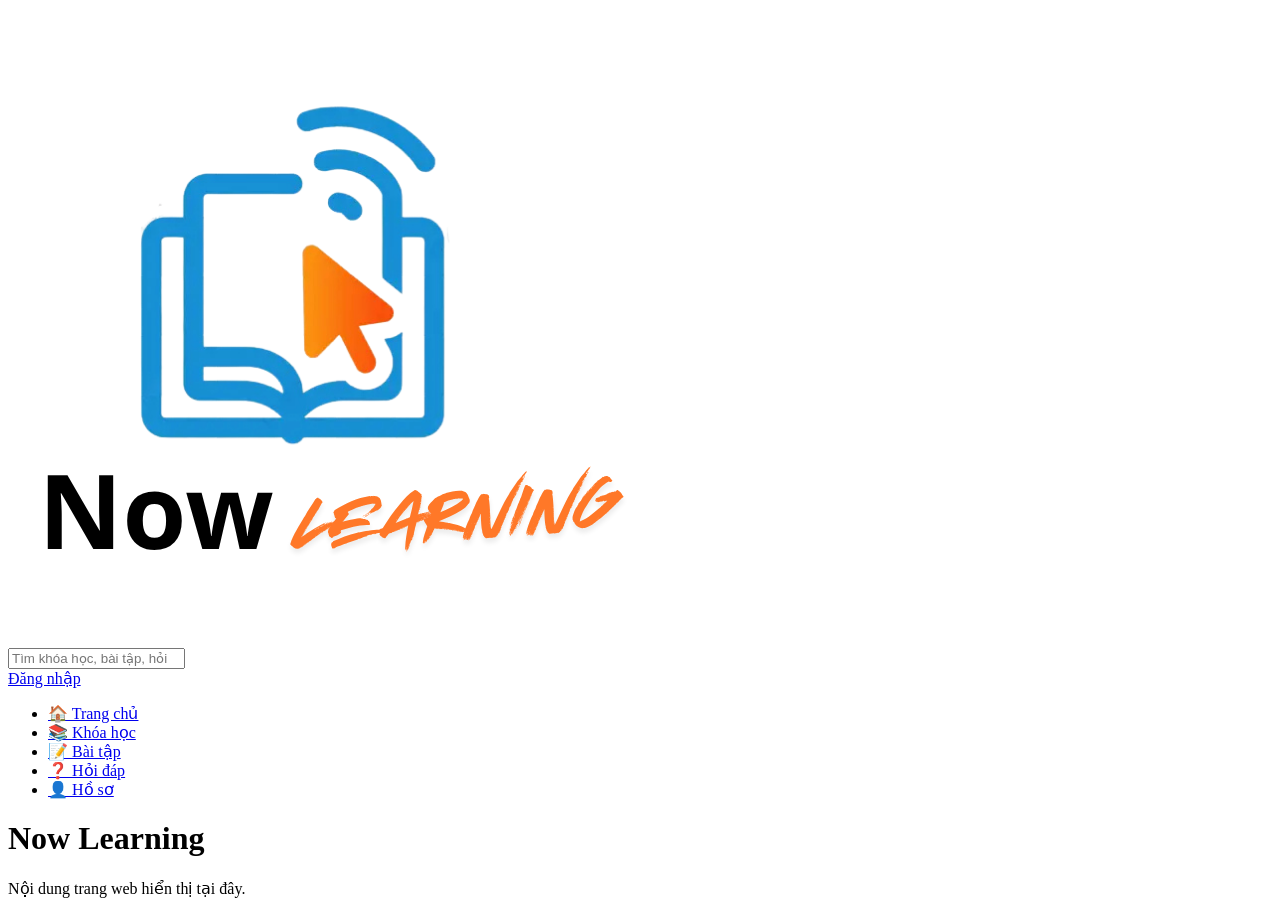
==== index.html @ f4d8b2f1 "Feat: Add html for index screen" ====
<!doctype html>
<html lang="vi">
  <head>
    <meta charset="UTF-8" />
    <meta name="viewport" content="width=device-width, initial-scale=1.0" />
    <title>Now Learning</title>
    <link rel="stylesheet" href="css/style.css" />
  </head>
  <body>
    <!-- Header -->
    <header class="header">
      <nav class="top-navbar">
        <!-- Logo -->
        <div class="logo">
          <a href="index.html">
            <img src="assets/logo.png" alt="Now Learning Logo" />
          </a>
        </div>

        <!-- Thanh tìm kiếm -->
        <div class="search-area">
          <input
            type="search"
            id="course-search"
            class="search-input"
            placeholder="Tìm khóa học, bài tập, hỏi đáp..."
          />
        </div>

        <!-- Tài khoản -->
        <div class="user-actions">
          <a href="login.html" class="login-btn"> Đăng nhập </a>
        </div>
      </nav>
    </header>

    <!-- Nội dung chính -->
    <div class="page-layout">
      <!-- Sidebar -->
      <aside class="sidebar">
        <nav class="sidebar-nav">
          <ul class="sidebar-menu">
            <li class="menu-item">
              <a href="#" class="menu-link"> 🏠 Trang chủ </a>
            </li>

            <li class="menu-item">
              <a href="#" class="menu-link"> 📚 Khóa học </a>
            </li>

            <li class="menu-item">
              <a href="#" class="menu-link"> 📝 Bài tập </a>
            </li>

            <li class="menu-item">
              <a href="#" class="menu-link"> ❓ Hỏi đáp </a>
            </li>

            <li class="menu-item">
              <a href="#" class="menu-link"> 👤 Hồ sơ </a>
            </li>
          </ul>
        </nav>
      </aside>

      <!-- Nội dung -->
      <main class="main-content">
        <h1>Now Learning</h1>
        <p>Nội dung trang web hiển thị tại đây.</p>
      </main>
    </div>
  </body>
</html>
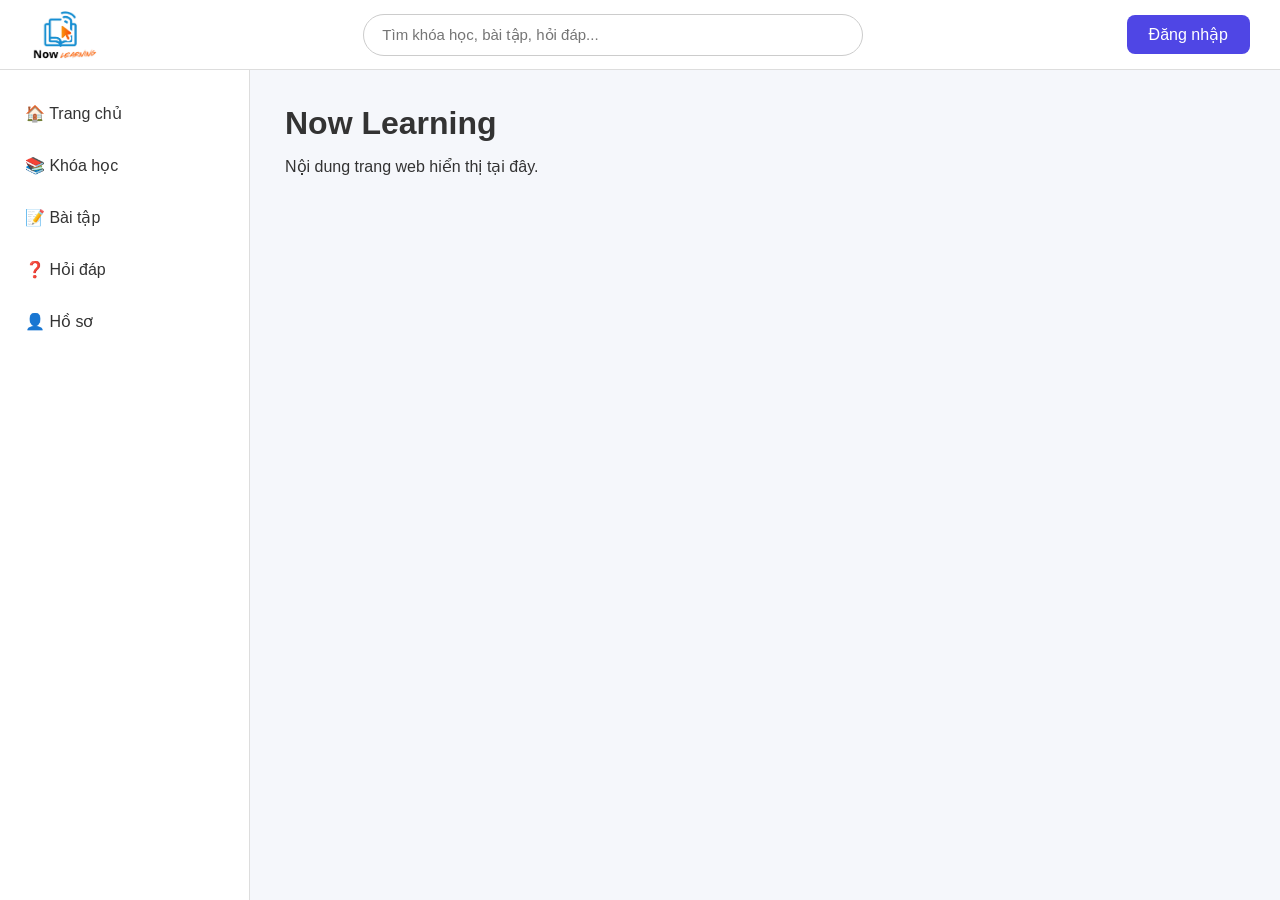
==== commit deb97388: "Feat: Add style for navbar in index.html" ====
--- a/index.html
+++ b/index.html
@@ -4,7 +4,7 @@
     <meta charset="UTF-8" />
     <meta name="viewport" content="width=device-width, initial-scale=1.0" />
     <title>Now Learning</title>
-    <link rel="stylesheet" href="css/style.css" />
+    <link rel="stylesheet" href="css/index.css" />
   </head>
   <body>
     <!-- Header -->
--- a/css/index.css
+++ b/css/index.css
@@ -0,0 +1,225 @@
+/* ===========================
+   RESET
+=========================== */
+
+* {
+  margin: 0;
+  padding: 0;
+  box-sizing: border-box;
+}
+
+body {
+  font-family: Arial, Helvetica, sans-serif;
+  background: #f5f7fb;
+  color: #333;
+}
+
+/* ===========================
+   HEADER
+=========================== */
+
+.header {
+  width: 100%;
+  height: 70px;
+  background: #ffffff;
+  border-bottom: 1px solid #ddd;
+  position: fixed;
+  top: 0;
+  left: 0;
+  z-index: 1000;
+}
+
+.top-navbar {
+  width: 100%;
+  height: 100%;
+  padding: 0 30px;
+
+  display: flex;
+  align-items: center;
+  justify-content: space-between;
+}
+
+/* ===========================
+   LOGO
+=========================== */
+
+.logo img {
+  max-width: 70px;
+  height: auto;
+  display: block;
+}
+
+/* ===========================
+   SEARCH
+=========================== */
+
+.search-area {
+  flex: 1;
+  display: flex;
+  justify-content: center;
+  margin: 0 40px;
+}
+
+.search-input {
+  width: 500px;
+  max-width: 100%;
+  height: 42px;
+
+  padding: 0 18px;
+
+  border: 1px solid #ccc;
+  border-radius: 25px;
+
+  font-size: 15px;
+  outline: none;
+}
+
+.search-input:focus {
+  border-color: #4f46e5;
+}
+
+/* ===========================
+   LOGIN
+=========================== */
+
+.login-btn {
+  display: inline-block;
+
+  padding: 10px 22px;
+
+  background: #4f46e5;
+  color: white;
+
+  text-decoration: none;
+  border-radius: 8px;
+
+  transition: 0.3s;
+}
+
+.login-btn:hover {
+  background: #372fc7;
+}
+
+/* ===========================
+   LAYOUT
+=========================== */
+
+.page-layout {
+  display: flex;
+  margin-top: 70px;
+}
+
+/* ===========================
+   SIDEBAR
+=========================== */
+
+.sidebar {
+  width: 250px;
+  height: calc(100vh - 70px);
+
+  background: white;
+  border-right: 1px solid #ddd;
+
+  position: fixed;
+  left: 0;
+  top: 70px;
+
+  overflow-y: auto;
+}
+
+.sidebar-nav {
+  padding: 20px 0;
+}
+
+.sidebar-menu {
+  list-style: none;
+}
+
+.menu-item {
+  margin-bottom: 5px;
+}
+
+.menu-link {
+  display: block;
+
+  padding: 14px 25px;
+
+  color: #333;
+  text-decoration: none;
+
+  transition: 0.25s;
+}
+
+.menu-link:hover {
+  background: #4f46e5;
+  color: white;
+}
+
+.menu-item.active .menu-link {
+  background: #4f46e5;
+  color: white;
+}
+
+/* ===========================
+   MAIN CONTENT
+=========================== */
+
+.main-content {
+  flex: 1;
+
+  margin-left: 250px;
+
+  padding: 35px;
+}
+
+.main-content h1 {
+  margin-bottom: 15px;
+}
+
+/* ===========================
+   RESPONSIVE
+=========================== */
+
+@media (max-width: 768px) {
+  .top-navbar {
+    padding: 0 15px;
+  }
+
+  .search-area {
+    margin: 0 15px;
+  }
+
+  .search-input {
+    width: 100%;
+  }
+
+  .sidebar {
+    width: 200px;
+  }
+
+  .main-content {
+    margin-left: 200px;
+  }
+
+  .logo img {
+    width: 120px;
+  }
+}
+
+@media (max-width: 576px) {
+  .sidebar {
+    display: none;
+  }
+
+  .main-content {
+    margin-left: 0;
+  }
+
+  .search-area {
+    display: none;
+  }
+
+  .login-btn {
+    padding: 8px 16px;
+  }
+}
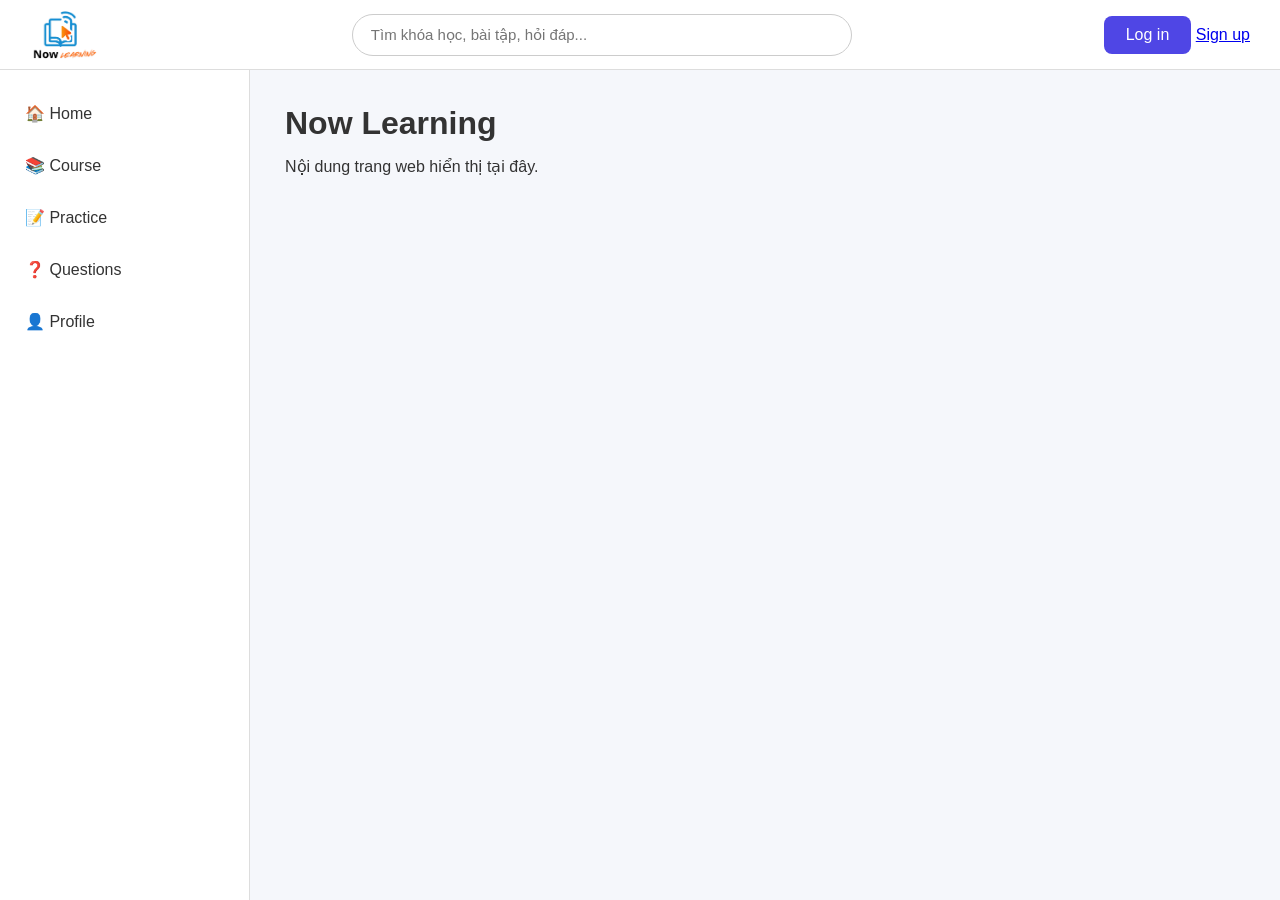
==== commit 4b213ef4: "Bug: Fix logic login/signup" ====
--- a/index.html
+++ b/index.html
@@ -29,7 +29,9 @@
 
         <!-- Tài khoản -->
         <div class="user-actions">
-          <a href="login.html" class="login-btn"> Đăng nhập </a>
+          <a href="login.html" class="login-btn">Log in</a>
+          <a href="signup.html" class="signup-btn">Sign up</a>
+          <a href="#" class="logout-btn">Log out</a>
         </div>
       </nav>
     </header>
@@ -41,33 +43,34 @@
         <nav class="sidebar-nav">
           <ul class="sidebar-menu">
             <li class="menu-item">
-              <a href="#" class="menu-link"> 🏠 Trang chủ </a>
+              <a href="#" class="menu-link"> 🏠 Home </a>
             </li>
 
             <li class="menu-item">
-              <a href="#" class="menu-link"> 📚 Khóa học </a>
+              <a href="#" class="menu-link"> 📚 Course </a>
             </li>
 
             <li class="menu-item">
-              <a href="#" class="menu-link"> 📝 Bài tập </a>
+              <a href="#" class="menu-link"> 📝 Practice </a>
             </li>
 
             <li class="menu-item">
-              <a href="#" class="menu-link"> ❓ Hỏi đáp </a>
+              <a href="#" class="menu-link"> ❓ Questions</a>
             </li>
 
             <li class="menu-item">
-              <a href="#" class="menu-link"> 👤 Hồ sơ </a>
+              <a href="#" class="menu-link"> 👤 Profile </a>
             </li>
           </ul>
         </nav>
       </aside>
 
       <!-- Nội dung -->
-      <main class="main-content">
+      <main class="main-content"> 
         <h1>Now Learning</h1>
         <p>Nội dung trang web hiển thị tại đây.</p>
       </main>
     </div>
+    <script src="js/index.js"></script>
   </body>
 </html>
--- a/css/index.css
+++ b/css/index.css
@@ -100,6 +100,9 @@
   background: #372fc7;
 }
 
+.logout-btn{
+  display: none;
+}
 /* ===========================
    LAYOUT
 =========================== */
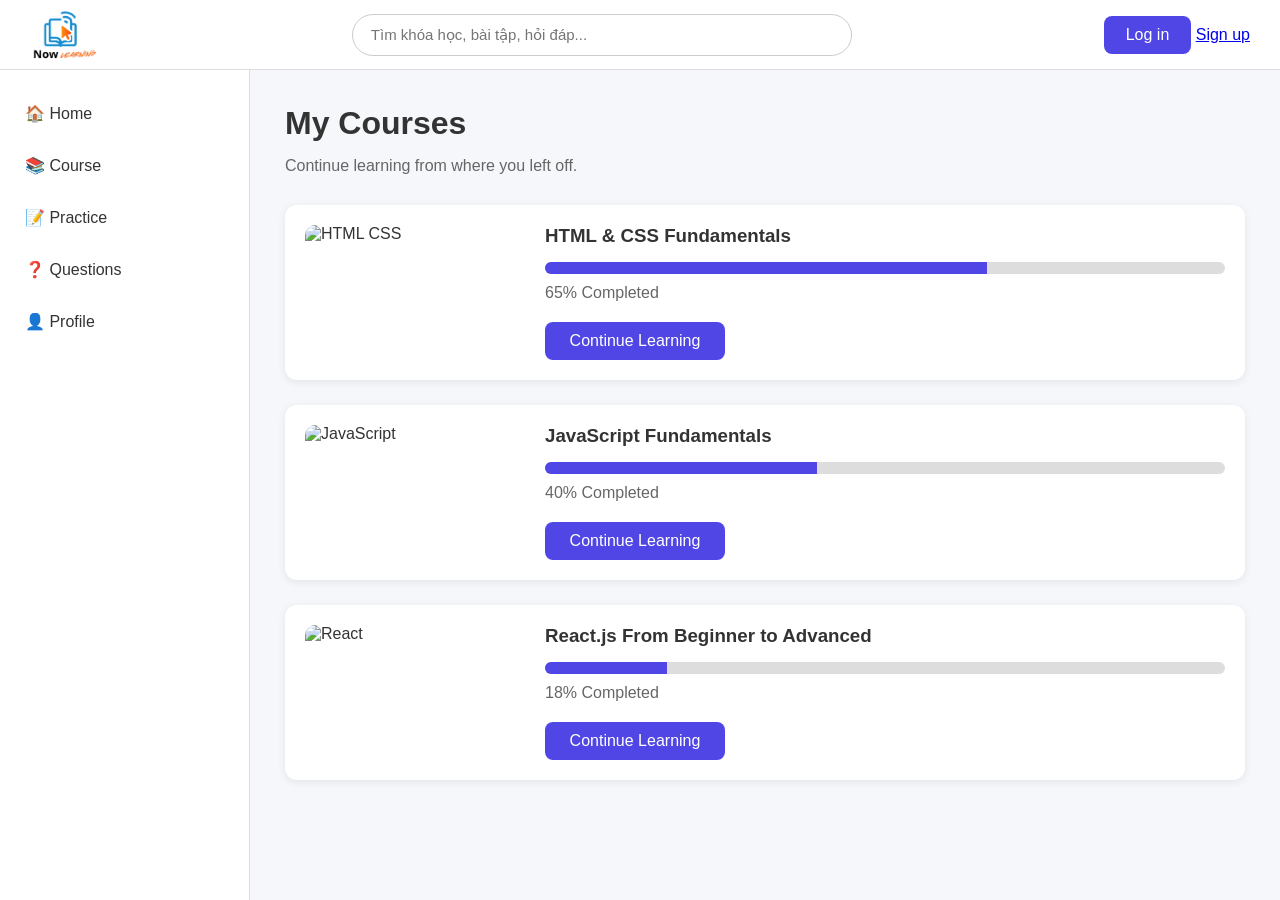
==== commit 825616cf: "Feat: Add content for index.html" ====
--- a/index.html
+++ b/index.html
@@ -43,11 +43,11 @@
         <nav class="sidebar-nav">
           <ul class="sidebar-menu">
             <li class="menu-item">
-              <a href="#" class="menu-link"> 🏠 Home </a>
+              <a href="index.html" class="menu-link"> 🏠 Home </a>
             </li>
 
             <li class="menu-item">
-              <a href="#" class="menu-link"> 📚 Course </a>
+              <a href="courses.html" class="menu-link"> 📚 Course </a>
             </li>
 
             <li class="menu-item">
@@ -66,9 +66,62 @@
       </aside>
 
       <!-- Nội dung -->
-      <main class="main-content"> 
-        <h1>Now Learning</h1>
-        <p>Nội dung trang web hiển thị tại đây.</p>
+      <main class="main-content">
+        <h1>My Courses</h1>
+
+        <p class="page-description">
+          Continue learning from where you left off.
+        </p>
+
+        <div class="course-list">
+          <div class="course-card">
+            <img src="assets/course-html.jpg" alt="HTML CSS" />
+
+            <div class="course-info">
+              <h3>HTML & CSS Fundamentals</h3>
+
+              <div class="progress-bar">
+                <div class="progress" style="width: 65%"></div>
+              </div>
+
+              <span>65% Completed</span>
+
+              <a href="#" class="continue-btn"> Continue Learning </a>
+            </div>
+          </div>
+
+          <div class="course-card">
+            <img src="assets/course-js.jpg" alt="JavaScript" />
+
+            <div class="course-info">
+              <h3>JavaScript Fundamentals</h3>
+
+              <div class="progress-bar">
+                <div class="progress" style="width: 40%"></div>
+              </div>
+
+              <span>40% Completed</span>
+
+              <a href="#" class="continue-btn"> Continue Learning </a>
+            </div>
+          </div>
+
+          <div class="course-card">
+            <img src="assets/course-react.jpg" alt="React" />
+
+            <div class="course-info">
+              <h3>React.js From Beginner to Advanced</h3>
+
+              <div class="progress-bar">
+                <div class="progress" style="width: 18%"></div>
+              </div>
+
+              <span>18% Completed</span>
+
+              <a href="#" class="continue-btn"> Continue Learning </a>
+            </div>
+          </div>
+        </div>
       </main>
     </div>
     <script src="js/index.js"></script>
--- a/css/index.css
+++ b/css/index.css
@@ -180,6 +180,117 @@
 }
 
 /* ===========================
+   DASHBOARD
+=========================== */
+
+.page-description{
+    color:#666;
+    margin-bottom:30px;
+}
+
+.course-list{
+    display:flex;
+    flex-direction:column;
+    gap:25px;
+}
+
+.course-card{
+    display:flex;
+    gap:20px;
+
+    background:#fff;
+
+    padding:20px;
+
+    border-radius:12px;
+
+    box-shadow:0 2px 8px rgba(0,0,0,.08);
+}
+
+.course-card img{
+    width:220px;
+    height:130px;
+
+    object-fit:cover;
+
+    border-radius:10px;
+}
+
+.course-info{
+    flex:1;
+
+    display:flex;
+    flex-direction:column;
+}
+
+.course-info h3{
+    margin-bottom:15px;
+}
+
+.progress-bar{
+    width:100%;
+    height:12px;
+
+    background:#ddd;
+
+    border-radius:10px;
+
+    overflow:hidden;
+
+    margin-bottom:10px;
+}
+
+.progress{
+    height:100%;
+
+    background:#4f46e5;
+}
+
+.course-info span{
+    color:#666;
+    margin-bottom:20px;
+}
+
+.continue-btn{
+    width:180px;
+
+    padding:10px;
+
+    text-align:center;
+
+    text-decoration:none;
+
+    color:#fff;
+
+    background:#4f46e5;
+
+    border-radius:8px;
+
+    transition:.3s;
+}
+
+.continue-btn:hover{
+    background:#372fc7;
+}
+
+@media(max-width:768px){
+
+    .course-card{
+        flex-direction:column;
+    }
+
+    .course-card img{
+        width:100%;
+        height:220px;
+    }
+
+    .continue-btn{
+        width:100%;
+    }
+
+}
+
+/* ===========================
    RESPONSIVE
 =========================== */
 
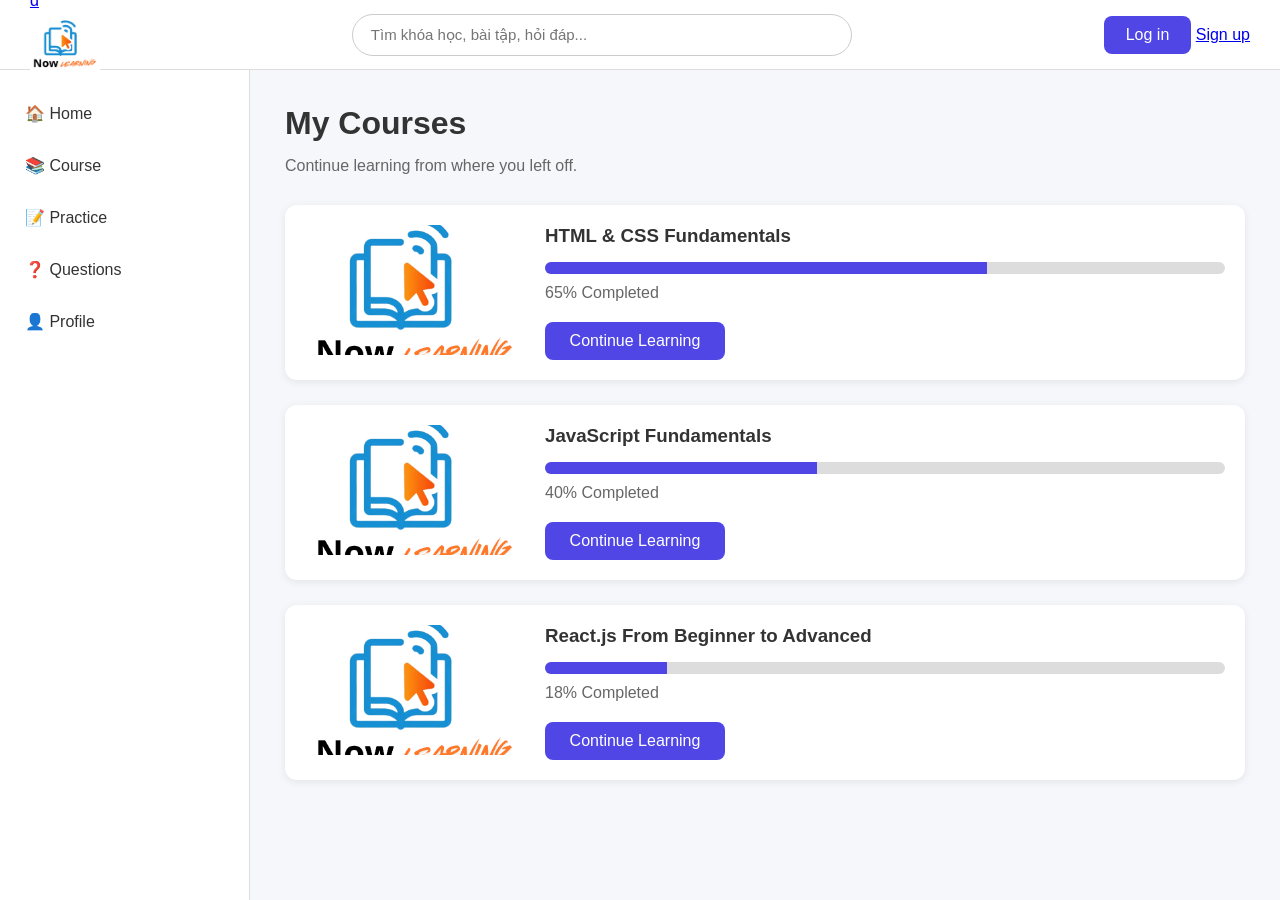
==== commit 7eec6387: "Feat: Add more new courses" ====
--- a/index.html
+++ b/index.html
@@ -12,7 +12,7 @@
       <nav class="top-navbar">
         <!-- Logo -->
         <div class="logo">
-          <a href="index.html">
+          <a href="index.html">d
             <img src="assets/logo.png" alt="Now Learning Logo" />
           </a>
         </div>
@@ -91,7 +91,7 @@
           </div>
 
           <div class="course-card">
-            <img src="assets/course-js.jpg" alt="JavaScript" />
+            <img src="assets/course-html.jpg" alt="JavaScript" />
 
             <div class="course-info">
               <h3>JavaScript Fundamentals</h3>
@@ -107,7 +107,7 @@
           </div>
 
           <div class="course-card">
-            <img src="assets/course-react.jpg" alt="React" />
+            <img src="assets/course-html.jpg" alt="React" />
 
             <div class="course-info">
               <h3>React.js From Beginner to Advanced</h3>
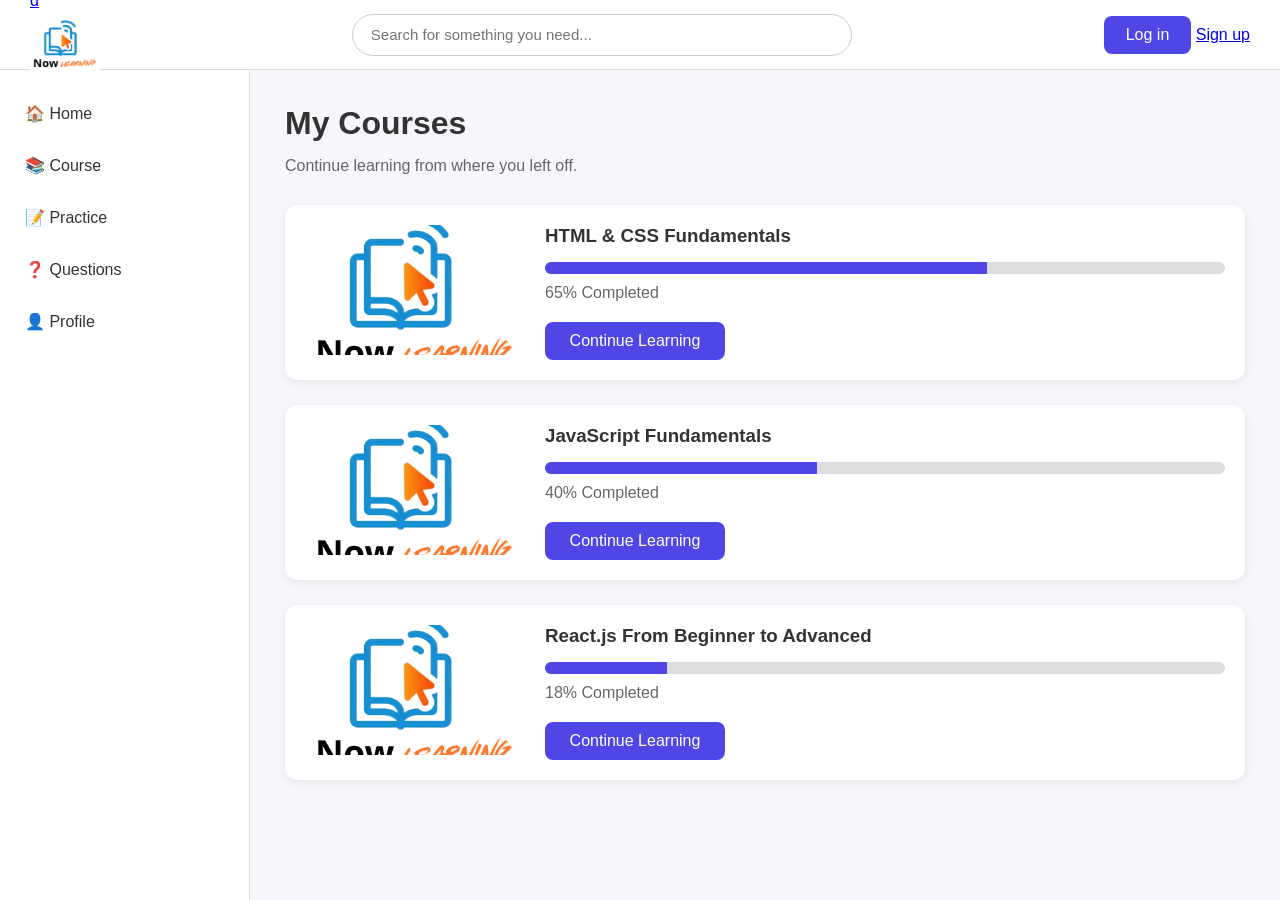
==== commit 76ffaacc: "Feat: Change language" ====
--- a/index.html
+++ b/index.html
@@ -23,7 +23,7 @@
             type="search"
             id="course-search"
             class="search-input"
-            placeholder="Tìm khóa học, bài tập, hỏi đáp..."
+            placeholder="Search for something you need..."
           />
         </div>
 
